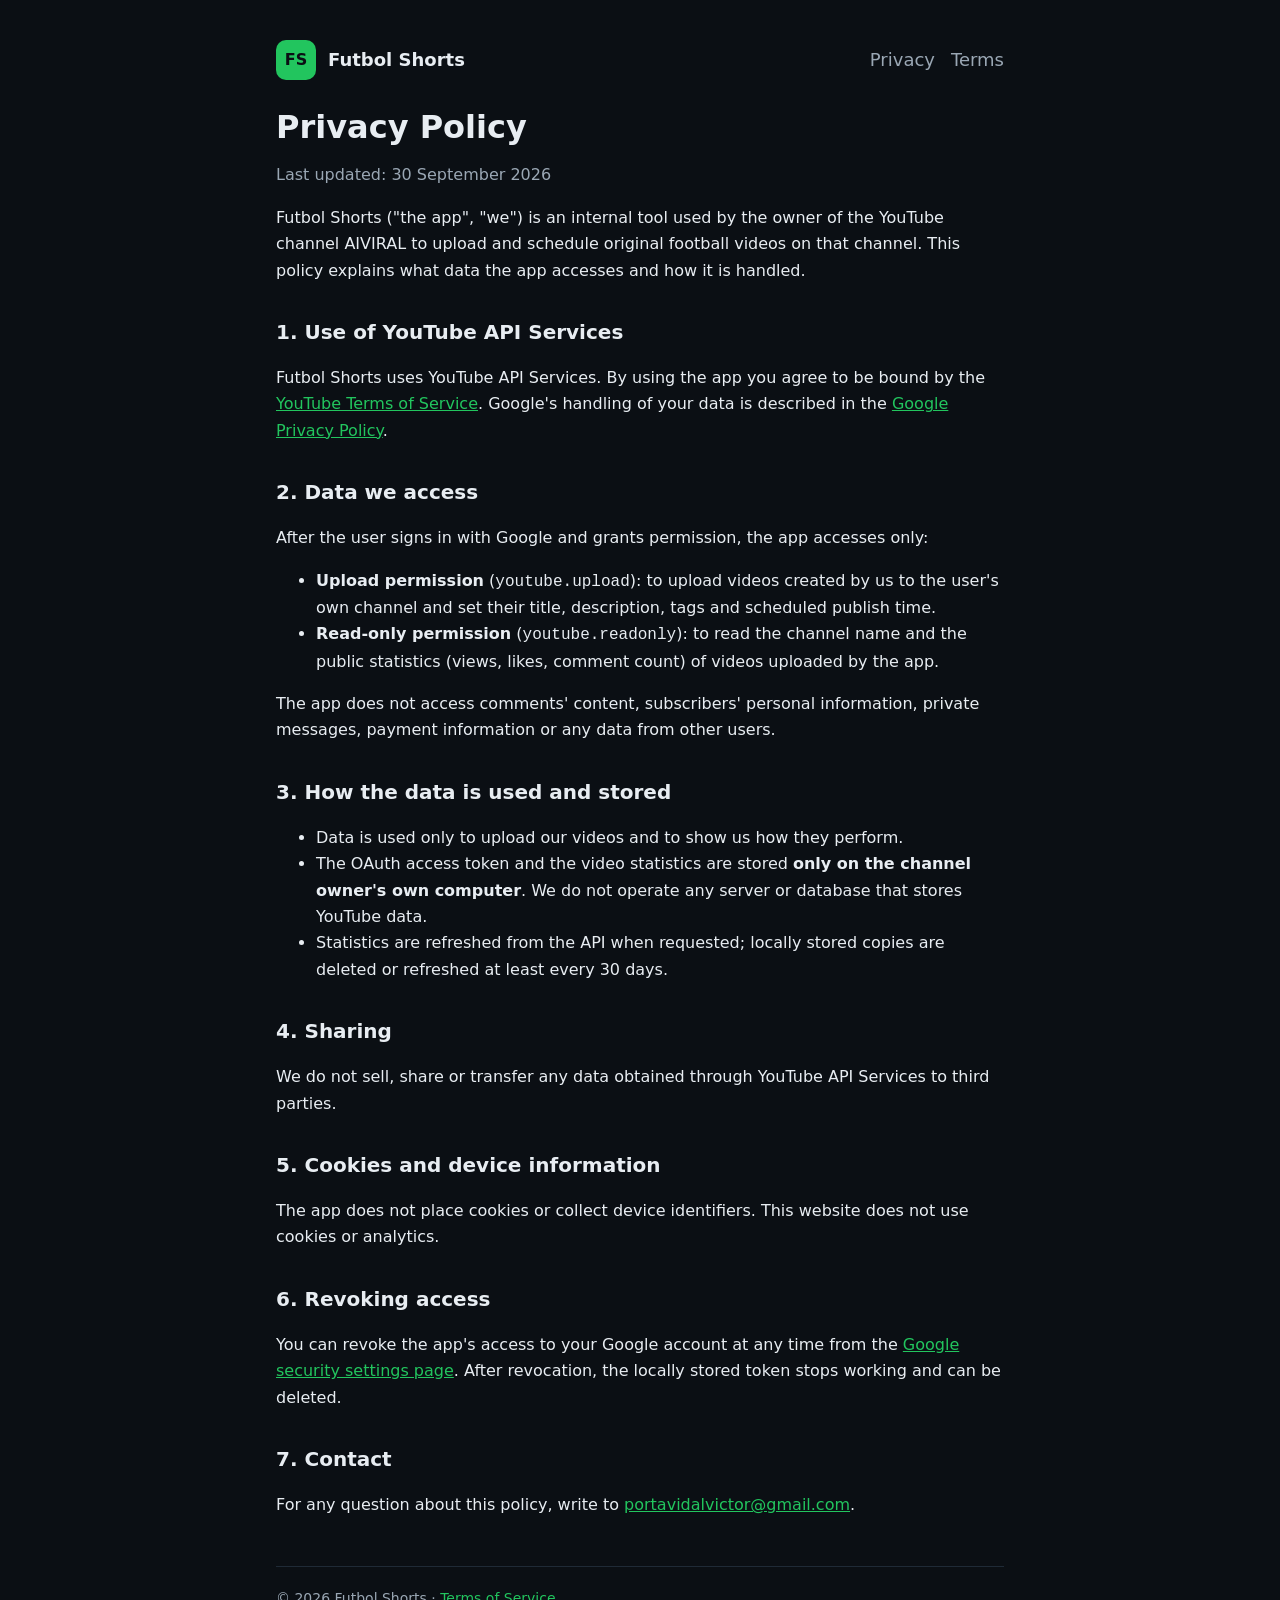
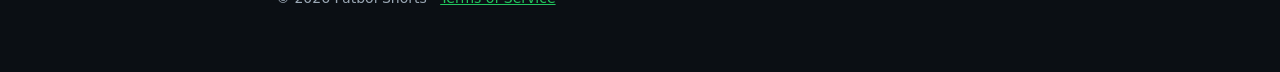
==== privacy.html @ 69dea967 "Web pública de Futbol Shorts (app, privacidad, términos) Co-Authored-By: Claude Opus 5.5 <noreply@an" ====
<!doctype html>
<html lang="en">
<head>
<meta charset="utf-8">
<meta name="viewport" content="width=device-width,initial-scale=1">
<title>Futbol Shorts Privacy</title>
<meta name="description" content="Privacy Policy of Futbol Shorts, including its use of YouTube API Services.">
<link rel="stylesheet" href="style.css">
</head>
<body>
<div class="wrap">
  <header>
    <div class="logo">FS</div><a href="/">Futbol Shorts</a>
    <nav><a href="privacy.html">Privacy</a><a href="terms.html">Terms</a></nav>
  </header>

  <h1>Privacy Policy</h1>
  <p class="muted">Last updated: 30 September 2026</p>

  <p>Futbol Shorts ("the app", "we") is an internal tool used by the owner of the YouTube channel AIVIRAL to upload and schedule original football videos on that channel. This policy explains what data the app accesses and how it is handled.</p>

  <h2>1. Use of YouTube API Services</h2>
  <p>Futbol Shorts uses YouTube API Services. By using the app you agree to be bound by the
    <a href="https://www.youtube.com/t/terms">YouTube Terms of Service</a>. Google's handling of your data is described in the
    <a href="https://policies.google.com/privacy">Google Privacy Policy</a>.</p>

  <h2>2. Data we access</h2>
  <p>After the user signs in with Google and grants permission, the app accesses only:</p>
  <ul>
    <li><strong>Upload permission</strong> (<code>youtube.upload</code>): to upload videos created by us to the user's own channel and set their title, description, tags and scheduled publish time.</li>
    <li><strong>Read-only permission</strong> (<code>youtube.readonly</code>): to read the channel name and the public statistics (views, likes, comment count) of videos uploaded by the app.</li>
  </ul>
  <p>The app does not access comments' content, subscribers' personal information, private messages, payment information or any data from other users.</p>

  <h2>3. How the data is used and stored</h2>
  <ul>
    <li>Data is used only to upload our videos and to show us how they perform.</li>
    <li>The OAuth access token and the video statistics are stored <strong>only on the channel owner's own computer</strong>. We do not operate any server or database that stores YouTube data.</li>
    <li>Statistics are refreshed from the API when requested; locally stored copies are deleted or refreshed at least every 30 days.</li>
  </ul>

  <h2>4. Sharing</h2>
  <p>We do not sell, share or transfer any data obtained through YouTube API Services to third parties.</p>

  <h2>5. Cookies and device information</h2>
  <p>The app does not place cookies or collect device identifiers. This website does not use cookies or analytics.</p>

  <h2>6. Revoking access</h2>
  <p>You can revoke the app's access to your Google account at any time from the
    <a href="https://security.google.com/settings/security/permissions">Google security settings page</a>. After revocation, the locally stored token stops working and can be deleted.</p>

  <h2>7. Contact</h2>
  <p>For any question about this policy, write to <a href="mailto:portavidalvictor@gmail.com">portavidalvictor@gmail.com</a>.</p>

  <footer>© 2026 Futbol Shorts · <a href="terms.html">Terms of Service</a></footer>
</div>
</body>
</html>
---- style.css ----
:root{--bg:#0b0f14;--card:#121821;--text:#e8edf2;--muted:#9aa7b4;--accent:#22c55e;--line:#1f2a36}
*{box-sizing:border-box}
body{margin:0;background:var(--bg);color:var(--text);font:16px/1.65 system-ui,-apple-system,Segoe UI,Roboto,sans-serif}
.wrap{max-width:760px;margin:0 auto;padding:40px 16px 64px}
header{display:flex;align-items:center;gap:12px;margin-bottom:28px}
.logo{width:40px;height:40px;border-radius:10px;background:var(--accent);display:grid;place-items:center;color:#0b0f14;font-weight:800}
header a{color:var(--text);text-decoration:none;font-weight:700;font-size:18px}
nav{margin-left:auto;display:flex;gap:16px;font-size:14px}
nav a{color:var(--muted);font-weight:500}
h1{font-size:32px;line-height:1.2;margin:0 0 12px}
h2{font-size:20px;margin:32px 0 8px}
p,li{color:var(--text)}
.muted{color:var(--muted)}
a{color:var(--accent)}
.card{background:var(--card);border:1px solid var(--line);border-radius:14px;padding:20px 22px;margin:20px 0}
footer{margin-top:48px;padding-top:20px;border-top:1px solid var(--line);font-size:14px;color:var(--muted)}
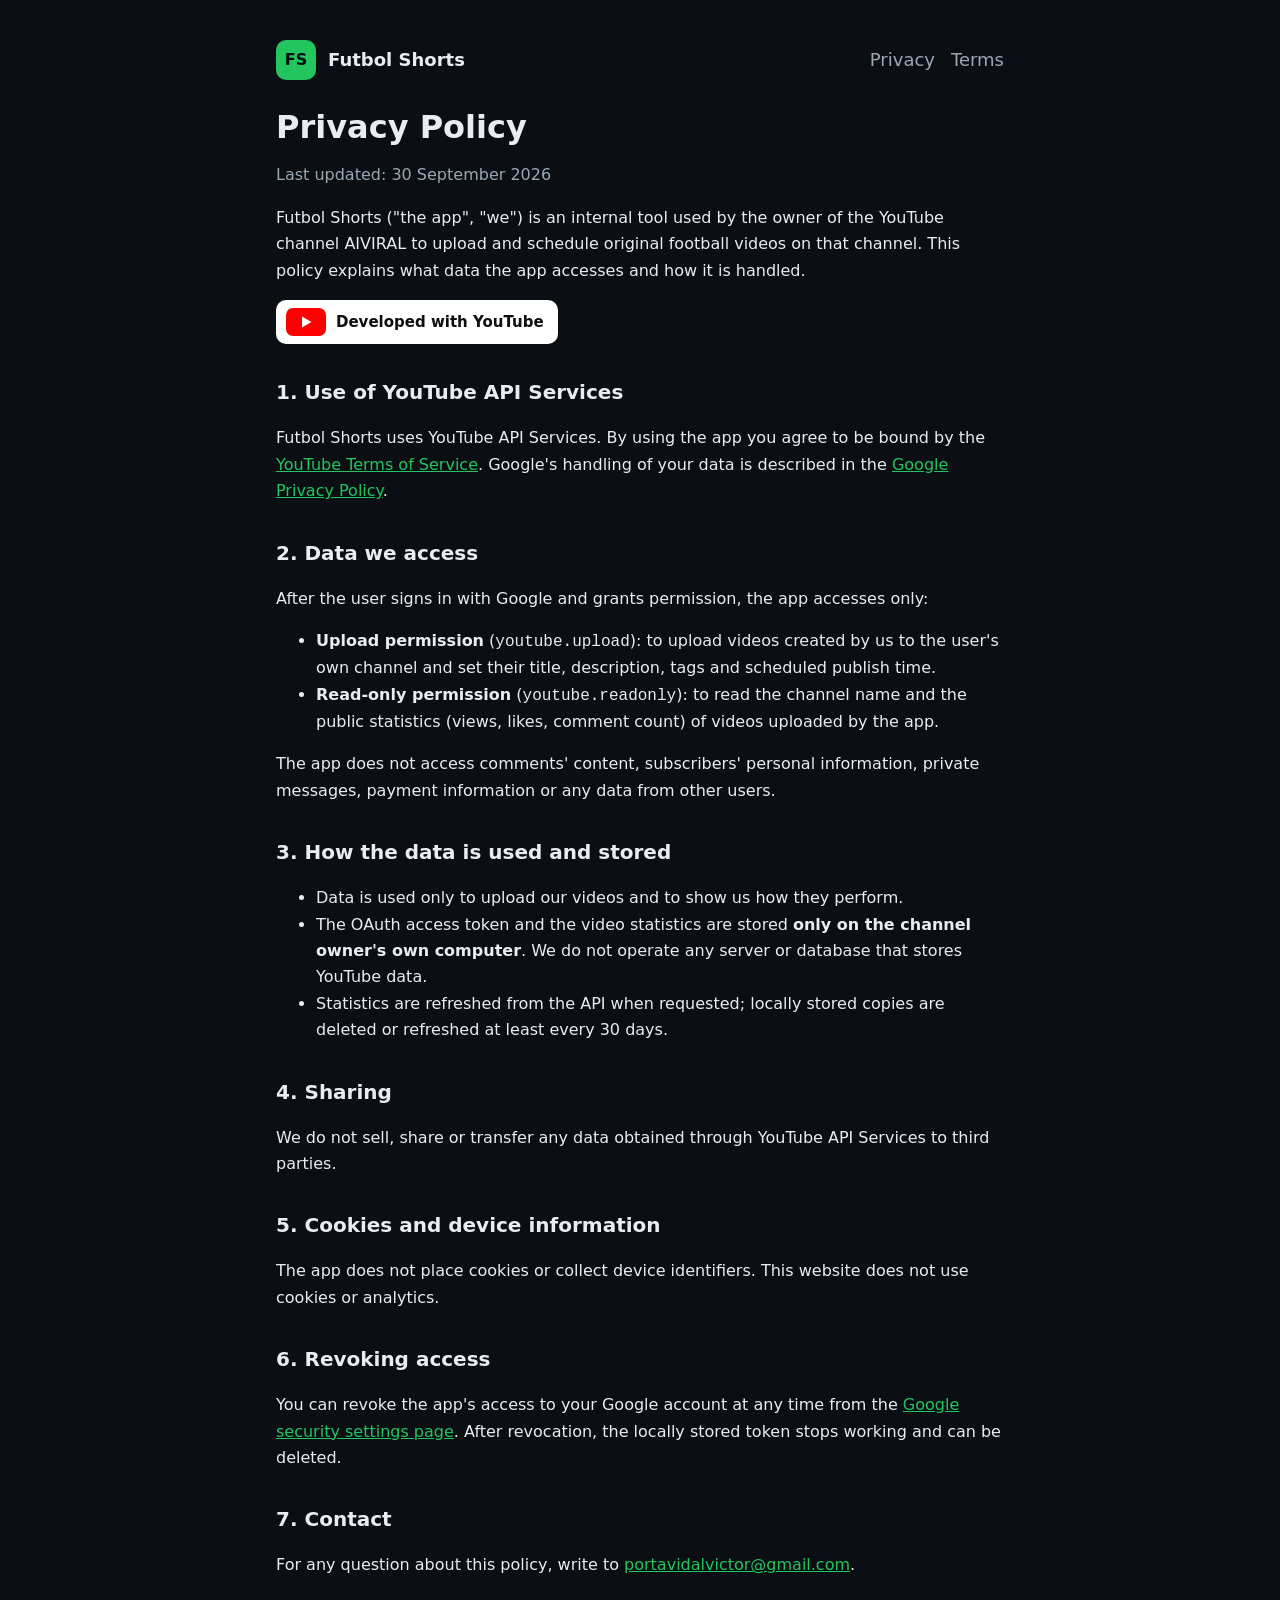
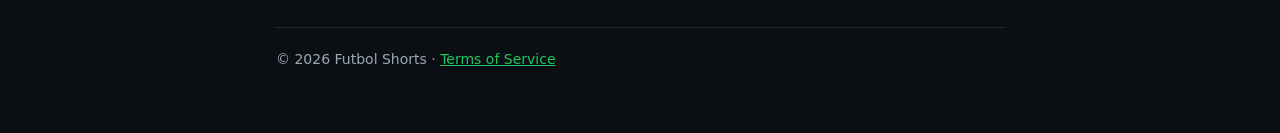
==== commit 4615c8bc: "Añade distintivo de YouTube y enlaces legales en el pie Co-Authored-By: Claude Opus 5.5 <noreply@ant" ====
--- a/privacy.html
+++ b/privacy.html
@@ -18,6 +18,11 @@
   <p class="muted">Last updated: 30 September 2026</p>
 
   <p>Futbol Shorts ("the app", "we") is an internal tool used by the owner of the YouTube channel AIVIRAL to upload and schedule original football videos on that channel. This policy explains what data the app accesses and how it is handled.</p>
+
+  <a class="yt-badge" href="https://www.youtube.com" aria-label="YouTube">
+    <svg width="40" height="28" viewBox="0 0 40 28" aria-hidden="true"><rect width="40" height="28" rx="7" fill="#FF0000"/><path d="M16 8.5v11l9.5-5.5z" fill="#fff"/></svg>
+    <span>Developed with YouTube</span>
+  </a>
 
   <h2>1. Use of YouTube API Services</h2>
   <p>Futbol Shorts uses YouTube API Services. By using the app you agree to be bound by the
--- a/style.css
+++ b/style.css
@@ -13,4 +13,5 @@
 .muted{color:var(--muted)}
 a{color:var(--accent)}
 .card{background:var(--card);border:1px solid var(--line);border-radius:14px;padding:20px 22px;margin:20px 0}
+.yt-badge{display:inline-flex;align-items:center;gap:10px;padding:8px 14px 8px 10px;border-radius:10px;background:#fff;color:#0f0f0f;text-decoration:none;font-weight:600;font-size:15px}
 footer{margin-top:48px;padding-top:20px;border-top:1px solid var(--line);font-size:14px;color:var(--muted)}
